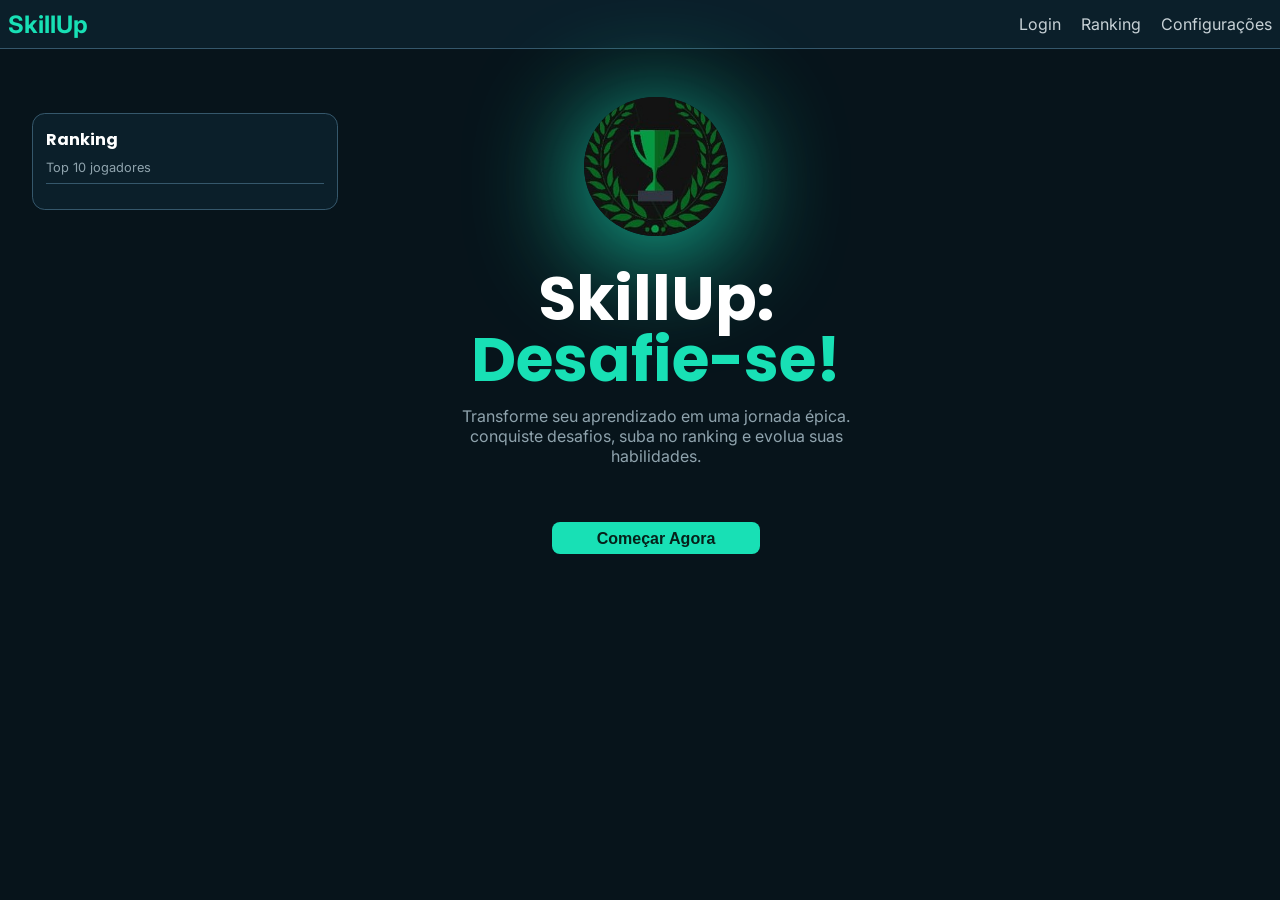
==== index.html @ 5b6dff44 "50%" ====
<!DOCTYPE html>
<html lang="pt-BR">
<head>
    <meta charset="UTF-8">
    <meta name="viewport" content="width=device-width, initial-scale=1.0">
    <title>SkillUp</title>
    <link rel="stylesheet" href="style.css">
</head>
<body>
    <nav>
        <a href="/" style="color: #18E0B5; font-size: 1.5rem;"><strong>SkillUp</strong></a>
        <div>
            <a href="/perfil.html" id="perfilLink" style="display: none;">Perfil</a>
            <a href="/login.html" id="loginLink">Login</a>
            <a href="/ranking.html">Ranking</a>
            <a href="/configuracoes.html">Configurações</a>
        </div>
    </nav>

    <main>
        <section class="rankingIndex">
            <div class="rankingIndexTabel">
                <div class="rankingIndexHeader">
                    <h4>Ranking</h4>
                    <p>Top 10 jogadores</p>
                </div>
                <div class="rankingIndexContent" id="rankingIndexContent"></div>
            </div>
        </section>

        <section class="mainContent">
            <img src="/assets/logo.jpeg" alt="logo">
            <h1>SkillUp:</h1>
            <h1 style="color:#18E0B5">Desafie-se!</h1>
            <p>Transforme seu aprendizado em uma jornada épica. conquiste desafios, suba no ranking e evolua suas habilidades.</p>
            <button onclick="selectTurma()" id="botaoComece"><strong>Começar Agora</strong></button>
            <button onclick="gerenciarTurmas()" id="gerenciaTurmasBotao" style="display: none;"><strong>Gerenciar Turmas</strong></button>
        </section>

        <section class="grayFog"></section>

        <section class="userTurmas">
            <div class="userTurmasHeader">
                <div>
                    <h3>Minhas turmas</h3>
                    <p>Participe de turmas e complete desafios exclusivos</p>
                </div>
                <h6 onclick="selectTurma()" style="margin: 0 0 auto auto; background-color: transparent; border: none; color: #C7D1D6; font-size: 1rem; cursor: pointer;">X</h6>
            </div>
            <div class="userTurmasContent" id="userTurmasContent">
                <div class="userTurmaContentItem">
                    <h4>Nome da turma</h4>
                    <p>professor da turma</p>
                </div>
            </div>
            <button class="entrarTurmaButton" onclick="entrarTurmaInterface()">Entrar em uma nova turma</button>
        </section>

        <section class="entrarTurmaInterface">
            <div class="entrarTurmaInterfaceHeader">
                <div>
                    <h3>Entrar em uma turma</h3>
                    <p>Entre em novas turmas para participar de desafios exclusivos</p>
                </div>
                <h6 onclick="entrarTurmaInterface()" style="margin: 0 0 auto auto; background-color: transparent; border: none; color: #C7D1D6; font-size: 1rem; cursor: pointer;">X</h6>
            </div>
            <div class="inputBox">
                <input placeholder="Pesquisar nome da turma" type="text" id="pesquisaTurmaInput">
            </div>
            <div class="entrarTurmaInterfaceContent" id="entrarTurmaInterfaceContent">
                <div class="entrarTurmaInterfaceContentItem">
                    <h4>Nome</h4>
                    <p>Prof</p>
                </div>
            </div>
        </section>

        <section class="professorTurmas">
            <section class="professorTurmasHeader">
                <div>
                    <h3>Minhas Turmas</h3>
                    <p>Gerencie suas turmas e crie desafios diarios</p>
                </div>
                <h6 onclick="gerenciarTurmas()" style="margin: 0 0 auto auto; background-color: transparent; border: none; color: #C7D1D6; font-size: 1rem; cursor: pointer;">X</h6>
            </section>

            <section class="professorTurmasContent" id="professorTurmasContent">
                <div class="professorTurmasContentItem">
                    <h4>Nome</h4>
                </div>
            </section>

            <button onclick="criarTurmaInterface()">Criar nova turma</button>
        </section>

        <section class="criarTurmaInterface">
            <div class="criarTurmaInterfaceHeader">
                <div>
                    <h3>Criar Nova Turma</h3>
                </div>
                <h6 onclick="criarTurmaInterface()" style="margin: 0 0 auto auto; background-color: transparent; border: none; color: #C7D1D6; font-size: 1rem; cursor: pointer;">X</h6>
            </div>

            <div class="criarTurmaInterfaceContent">
                <div class="inputBox">
                    <input type="text" placeholder="Nome da turma" id="criarTurmaNome">
                </div>
                <div class="inputBox">
                    <input type="password" placeholder="Senha da turma" id="criarTurmaSenha">
                </div>
                <div class="inputBox">
                    <input type="password" placeholder="Confirmar senha" id="confirmarTurmaSenha">
                </div>
                <div class="descCriarTurma">
                    <textarea id="criarTurmaDesc" style="resize: none;">Descrição da turma</textarea>
                </div>
                <p id="mensagemErro" style="display: none; font-size: 0.8rem; color: red;"></p>
                <button onclick="validarTurmaInfos()">Criar Turma</button>
            </div>
        </section>
    </main>

    <script src="script.js"></script>
    <script>
        window.onload = main()

        async function main() {
            organizarRanking("rankingIndexContent", "top10")
            listarTurmas("userTurmasContent", "minhasTurmas")
            listarTurmas("entrarTurmaInterfaceContent", "entrarTurma")
            listarTurmas("professorTurmasContent", "professorTurmas")

            const pesquisaTurmaInput = document.getElementById("pesquisaTurmaInput")
            pesquisaTurmaInput.addEventListener("input", () => {
                listarTurmas("entrarTurmaInterfaceContent", "query", pesquisaTurmaInput.value)
            })
        }

        function selectTurma() {
            const userTurmas = document.querySelector(".userTurmas")
            const fog = document.querySelector(".grayFog")

            if (userTurmas.style.display === "none") {
                userTurmas.style.display = "flex"
                fog.style.display = "block"
            } else {
                userTurmas.style.display = "none"
                fog.style.display = "none"
            }
        }

        function entrarTurmaInterface() {
            const entrarTurma = document.querySelector(".entrarTurmaInterface")
            const userTurmas = document.querySelector(".userTurmas")

            if (entrarTurma.style.display === "none") {
                entrarTurma.style.display = "flex"
                userTurmas.style.display = "none"
            } else {
                entrarTurma.style.display = "none"
                userTurmas.style.display = "flex"
            }
        }

        function gerenciarTurmas() {
            const professorTurmas = document.querySelector(".professorTurmas")
            const fog = document.querySelector(".grayFog")

            if(professorTurmas.style.display == "none") {
                professorTurmas.style.display = "flex"
                fog.style.display = "block"
            } else {
                professorTurmas.style.display = "none"
                fog.style.display = "none"
            }
        }

        function criarTurmaInterface(){
            const criarTurma = document.querySelector(".criarTurmaInterface")
            const professorTurmas = document.querySelector(".professorTurmas")

            if (criarTurma.style.display === "none") {
                criarTurma.style.display = "flex"
                professorTurmas.style.display = "none"
            } else {
                criarTurma.style.display = "none"
                professorTurmas.style.display = "flex"
            }
        }
    </script>
</body>
</html>
---- style.css ----
@import url('https://fonts.googleapis.com/css2?family=Inter:wght@400;500;600&family=Poppins:wght@600;700&display=swap');


/* Geral*/



* {
    padding: 0;
    margin: 0;
}

body {
    position: relative;
    background-color: #07141B;
    font-family: 'Inter', sans-serif;
    color: #8FA3AD;
}

h1, h2, h3, h4, h5, h6 {
  font-family: 'Poppins', sans-serif;
  color: #FFFFFF;
}


nav {
    position: sticky;
    display: flex;
    background-color: #0B1F2A;
    height: 3rem;
    justify-content: space-between;
    align-items: center;
    border-bottom: 0.12rem solid #35576b;
    flex-flow: row wrap;
    cursor: default;
}

nav a {
    text-decoration: none;
    margin: 0.5rem;
    color: #C7D1D6;
}

nav a:hover {
    color: #10CFA6;
    text-shadow: 0 0 0.2rem #3EF2C9;
}

.inputBox {
    margin: 1.5rem 0;
    height: 1.5rem;
}

.inputBox input {
    background-color: #0E2A36;
    border: solid 0.1rem #35576b;
    border-radius: 0.8rem;
    outline: none;
    color: #C7D1D6;
    height: 100%;
    padding: 0.3rem 0.5rem;
}

.inputBox input:hover {
    border: solid 0.1rem #10CFA6;
}

.inputBox input::placeholder {
    color: #C7D1D6;
}


.grayFog {
    background-color: #35576b;
    opacity: 0.5;
    display: none;
    width: 100%;
    height: 100%;
    position: fixed;
    top: 0;
}


/* Index */



main {
    display: flex;
    flex-flow: row wrap;
    margin-top: 2rem;
}


.mainContent {
    position: absolute;
    left: 20%;
    display: flex;
    flex-direction: column;
    align-items: center;
    padding: 1rem;
    width: 60%;
}

.mainContent h1{
    text-align: center;
    font-size: 3.85rem;
    height: 3.8rem;
}

.mainContent p {
    text-align: center;
    margin-top: 2rem;
    margin-bottom: 3.5rem;
    width: 25rem;
    font-size: 1rem;
}

.mainContent img {
    border-radius: 50%;
    height: 8.7rem;
    width: 9rem;
    box-shadow: 0rem 1rem 7rem #18E0B5;
    margin-bottom: 1rem;
}

.mainContent button {
    background-color: #18E0B5;
    border: none;
    color: #06211A;
    border-radius: 0.5rem;
    padding: 0.5rem 1rem;
    cursor: pointer;
    font-size: 1rem;
    width: 13rem;
    height: 2rem;
}

.mainContent button:hover {
    background-color: #10CFA6;
    box-shadow: 0 0 0.2rem #3EF2C9;
}


.rankingIndex {
    display: flex;
    flex-direction: column;
    padding: 2rem;
    align-items: center;
}

.rankingIndexTabel {
    border: solid 0.1rem #35576b;
    border-radius: 0.8rem;
    background-color: #0B1F2A;
    width: 19rem;
}

.rankingIndexHeader {
    border-bottom: solid 0.1rem #35576b;
    margin: 0.8rem;
}

.rankingIndexHeader p {
    font-size: 0.8rem;
    margin: 0.5rem 0;
}

.rankingIndexContent {
    margin: 0.8rem;
    width: 94%;
    max-height: 21.4rem;
    overflow-y: auto;
    scrollbar-gutter: stable;
}

.rankingIndexContent::-webkit-scrollbar {
    width: 0.3rem;
    padding-left: 0.5rem;
}

.rankingIndexContent::-webkit-scrollbar-track {
    background: #0B1F2A;
}

.rankingIndexContent::-webkit-scrollbar-thumb {
    background: #18E0B5;
    border-radius: 0.8rem;
}

.rankingIndexContent::-webkit-scrollbar-thumb:hover {
    background: #10CFA6;
    cursor: pointer;
}


.userTurmas {
    background-color: #0B1F2A;
    border: solid 0.1rem #35576b;
    border-radius: 0.8rem;
    position: absolute;
    left: 30%;
    display: none;
    flex-flow: column wrap;
    padding: 1rem;
    width: 40%;
    height: auto;
    box-shadow: 0 0 0.2rem #35576b;
    z-index: 20;
}

.userTurmasHeader {
    display: flex;
    flex-flow: row wrap;
    justify-content: space-between;
    align-items: center;
    margin: 0.4rem 0;
}

.userTurmasContent {
    margin: 0.4rem;
    width: 97%;
    max-height: 22rem;
    overflow-y: auto;
    scrollbar-gutter: stable;
}

.userTurmasContent::-webkit-scrollbar {
    width: 0.3rem;
    padding-left: 0.5rem;
}

.userTurmasContent::-webkit-scrollbar-track {
    background: #0B1F2A;
}

.userTurmasContent::-webkit-scrollbar-thumb {
    background: #18E0B5;
    border-radius: 0.8rem;
}

.userTurmasContent::-webkit-scrollbar-thumb:hover {
    background: #10CFA6;
    cursor: pointer;
}

.userTurmaContentItem {
    display: flex;
    flex-flow: column wrap;
    background-color: #0E2A36;
    border: solid 0.1rem #35576b;
    border-radius: 0.8rem;
    width: 95%;
    height: 2.5rem;
    padding: 0.5rem;
    margin: 0.4rem 0.2rem;
    cursor: pointer;
}

.userTurmaContentItem p {
    font-size: 0.8rem;
}

.userTurmaContentItem h4 {
    font-size: 1rem;
}

.userTurmaContentItem:hover {
    background-color: #12363C;
    border: solid 0.1rem #10CFA6;
    box-shadow: 0 0 0.2rem #3EF2C9;
}

.entrarTurmaButton {
    background-color: #18E0B5;
    align-self: center;
    border: none;
    color: #06211A;
    font-weight: bolder;
    border-radius: 0.8rem;
    padding: 0.3rem 0.8rem;
    cursor: pointer;
    font-size: 0.8rem;
    width: 80%;
    height: 2rem;
    margin: 0.5rem 0 0 0;
}

.entrarTurmaButton:hover {
    background-color: #10CFA6;
    box-shadow: 0 0 0.2rem #3EF2C9;
}


.entrarTurmaInterface {
    background-color: #0B1F2A;
    border: solid 0.1rem #35576b;
    border-radius: 0.8rem;
    position: absolute;
    left: 30%;
    display: none;
    flex-flow: column wrap;
    padding: 1rem;
    width: 40%;
    height: auto;
    box-shadow: 0 0 0.2rem #35576b;
    z-index: 20;
}

.entrarTurmaInterfaceHeader {
    display: flex;
    flex-flow: row wrap;
    justify-content: space-between;
    align-items: center;
    margin: 0.4rem 0 0 0;
}

.entrarTurmaInterface input{
    width: 96%;
    margin-top: 0;
}

.entrarTurmaInterfaceContent {
    margin: 0.4rem;
    width: 97%;
    max-height: 21rem;
    overflow-y: auto;
    scrollbar-gutter: stable;
}

.entrarTurmaInterfaceContent::-webkit-scrollbar {
    width: 0.3rem;
    padding-left: 0.5rem;
}

.entrarTurmaInterfaceContent::-webkit-scrollbar-track {
    background: #0B1F2A;
}

.entrarTurmaInterfaceContent::-webkit-scrollbar-thumb {
    background: #18E0B5;
    border-radius: 0.8rem;
}

.entrarTurmaInterfaceContent::-webkit-scrollbar-thumb:hover {
    background: #10CFA6;
    cursor: pointer;
}

.entrarTurmaInterfaceContentItem {
    display: flex;
    flex-flow: column wrap;
    background-color: #0E2A36;
    border: solid 0.1rem #35576b;
    border-radius: 0.8rem;
    width: 95%;
    height: 2.5rem;
    padding: 0.5rem;
    margin: 0.4rem 0.2rem;
    cursor: pointer;
}

.entrarTurmaInterfaceContentItem p {
    font-size: 0.8rem;
}

.entrarTurmaInterfaceContentItem h4 {
    font-size: 1rem;
}

.entrarTurmaInterfaceContentItem:hover {
    background-color: #12363C;
    border: solid 0.1rem #10CFA6;
    box-shadow: 0 0 0.2rem #3EF2C9;
}


.professorTurmas {
    background-color: #0B1F2A;
    border: solid 0.1rem #35576b;
    border-radius: 0.8rem;
    position: absolute;
    left: 30%;
    display: none;
    flex-flow: column wrap;
    padding: 1rem;
    width: 40%;
    height: 30rem;
    box-shadow: 0 0 0.2rem #35576b;
    z-index: 20;
}

.professorTurmas button {
    background-color: #18E0B5;
    align-self: center;
    border: none;
    color: #06211A;
    font-weight: bolder;
    border-radius: 0.8rem;
    padding: 0.3rem 0.8rem;
    cursor: pointer;
    font-size: 0.8rem;
    width: 80%;
    height: 2rem;
    margin: 0.5rem 0 0 0;
}

.professorTurmas button:hover {
    background-color: #10CFA6;
    box-shadow: 0 0 0.2rem #3EF2C9;
}

.professorTurmasHeader {
    display: flex;
    flex-flow: row wrap;
    justify-content: space-between;
    align-items: center;
    margin: 0.4rem 0;
}

.professorTurmasContent {
    margin: 0.4rem;
    width: 97%;
    max-height: 23rem;
    overflow-y: auto;
    scrollbar-gutter: stable;
}

.professorTurmasContent::-webkit-scrollbar {
    width: 0.3rem;
    padding-left: 0.5rem;
}

.professorTurmasContent::-webkit-scrollbar-track {
    background: #0B1F2A;
}

.professorTurmasContent::-webkit-scrollbar-thumb {
    background: #18E0B5;
    border-radius: 0.8rem;
}

.professorTurmasContent::-webkit-scrollbar-thumb:hover {
    background: #10CFA6;
    cursor: pointer;
}

.professorTurmasContentItem {
    background-color: #0E2A36;
    border: solid 0.1rem #35576b;
    border-radius: 0.8rem;
    align-content: center;
    width: 95%;
    height: 2.5rem;
    padding: 0.5rem;
    margin: 0.4rem 0.2rem;
    cursor: pointer;
}

.professorTurmasContentItem h4 {
    font-size: 1rem;
}

.professorTurmasContentItem:hover {
    background-color: #12363C;
    border: solid 0.1rem #10CFA6;
    box-shadow: 0 0 0.2rem #3EF2C9;
}


.criarTurmaInterface {
    background-color: #0B1F2A;
    border: solid 0.1rem #35576b;
    border-radius: 0.8rem;
    position: absolute;
    left: 30%;
    top: 23%;
    display: none;
    flex-flow: column wrap;
    padding: 1rem;
    width: 40%;
    height: auto;
    box-shadow: 0 0 0.2rem #35576b;
    z-index: 20;
}

.criarTurmaInterfaceHeader {
    display: flex;
    flex-flow: row wrap;
    justify-content: space-between;
    align-items: center;
    margin: 0.4rem 0 0 0;
}

.criarTurmaInterfaceContent {
    text-align: center;
}

.criarTurmaInterfaceContent input {
    width: 90%;
    margin: 1rem 0;
}

.criarTurmaInterfaceContent textarea {
    width: 90%;
    height: 3.5rem;
    background-color: #0E2A36;
    border: solid 0.1rem #35576b;
    border-radius: 0.8rem;
    outline: none;
    color: #C7D1D6;
    font-family: 'Inter', sans-serif;
    margin: 1rem 0;
    padding: 0.2rem 0.5rem;
}

.criarTurmaInterfaceContent textarea:hover {
    border: solid 0.1rem #10CFA6;
}

.criarTurmaInterfaceContent button {
    background-color: #18E0B5;
    border: none;
    color: #06211A;
    font-weight: bolder;
    border-radius: 0.8rem;
    padding: 0.3rem 0.8rem;
    cursor: pointer;
    font-size: 0.8rem;
    width: 70%;
    height: 2rem;
    margin: 0.5rem 0 ;
}

.criarTurmaInterfaceContent button:hover {
    background-color: #10CFA6;
    box-shadow: 0 0 0.2rem #3EF2C9;
}



/* login e signin */



.loginMain {
    display: flex;
    flex-flow: column wrap;
    align-items: center;
    justify-content: center;
    margin-top: 4rem;
}

.loginPanel {
    background-color: #0B1F2A;
    border: solid 0.1rem #35576b;
    border-radius: 0.8rem;
    text-align: center;
    margin: 0;
    padding: 1rem;
}

.loginHeader {
    margin: 0.8rem;
    padding-bottom: 1.8rem;
    border-bottom: solid 0.1rem #35576b;
}

.loginHeader h2 {
    height: 2.8rem;
    font-size: 2.5rem;
}

.loginPanelContent {
    margin: 0.5rem 0;
    justify-items: center;
}

.loginPanel button {
    background-color: #18E0B5;
    font-size: 1rem;
    font-weight: bold;
    border: none;
    color: #06211A;
    border-radius: 0.5rem;
    cursor: pointer;
    padding: 0.5rem 1rem;
    margin: 1rem 0 1.5rem 0;
    width: 9rem;
    height: 1.8rem;
}

.loginPanel button:hover {
    background-color: #10CFA6;
    box-shadow: 0 0 0.2rem #3EF2C9;
}

.changePath a {
    font-family: 'Poppins', sans-serif;
    color: #18E0B5;
    text-decoration: none;
    font-size: 2rem;
}

.changePath a:hover {
    color: #10CFA6;
    text-shadow: 0 0 0.2rem #3EF2C9;
    font-size: 2.5rem;
}



/* Perfil */



.perfilMain {
    display: flex;
    flex-flow: column wrap;
    align-items: center;
    margin: 0.5rem;
}


.status{
    display: flex;
    flex-flow: row wrap;
    justify-content: space-between;
    align-items: stretch;
    padding: 1rem ;
    margin: 0.8rem;
    width: 66%;
    background-color: #0B1F2A;
    border: solid 0.1rem #35576b;
    border-radius: 0.8rem;
}

.status div {
    text-align: center;
    background-color: #0E2A36;
    border: solid 0.1rem #35576b;
    border-radius: 0.8rem;
    padding: 1.5rem 0;
    width: 15%;
    height: 4.4rem;
}

.status div p {
    font-size: 0.8rem;
}


.infos {
    display: flex;
    flex-flow: column nowrap;
    background-color: #0B1F2A;
    border: solid 0.1rem #35576b;
    border-radius: 0.8rem;
    padding: 1rem;
    margin: 0.8rem;
    width: 66%;
    height: auto;
}

.profileInfos {
    display: flex;
    flex-flow: row wrap;
    width: 100%;
}

.infosButton {
    margin-left: auto;
    margin-top: 1rem;
}

.infosButton button {
    background-color: #07141B;
    border: solid 0.1rem #8FA3AD;
    border-radius: 0.3rem;
    color: #8FA3AD;
    width: 5rem;
    padding: 0.3rem;
    cursor: pointer;
}

.infosButton button:hover {
    box-shadow: 0 0 0.2rem #8FA3AD; 
}

.info {
    width: 75%;
}

.info h2 {
    padding: 1rem 0 0 1rem;
}

.info p {
    height: 3.5rem;
    word-wrap: break-word;
    overflow-wrap: break-word;
    padding: 0.3rem 0 0.3rem 1rem;
}

.xp {
    display: flex;
    flex-flow: column wrap;
    background-color: #0E2A36;
    border: none;
    border-radius: 0.8rem;
    align-self: center;
    padding: 1rem;
    margin: 0.5rem 0 0 0;
    width: 95%;
    height: auto;
}

.xpHeader {
    display: flex;
    flex-flow: row wrap;
    justify-content: space-between;
    align-items: center;
}

.xpHeader p {
    font-size: 0.8rem;
}

.barraXp {
    background-color: #12363C;
    height: 0.7rem;
    width: 100%;
    margin-top: 0.8rem;
    border-radius: 1rem;
}

.xpAtual {
    background-color: #18E0B5;
    width: 0%;
    height: 0.7rem;
    border-radius: 1rem;
}

#nivel {
    display: inline-block;
    background-color: #12363C;
    color: #18E0B5;
    border-radius: 0.9rem;
    padding: 0.3rem 0.7rem;
    margin-left: 0.5rem;
    vertical-align: 60%;
    font-size: 0.5rem;
}


.conquistas {
    display: flex;
    flex-flow: column wrap;
    background-color: #0B1F2A;
    border: solid 0.1rem #35576b;
    border-radius: 0.8rem;
    padding: 1rem;
    margin: 0.8rem;
    width: 66%;
}

.conquistasContent {
    display: flex;
    flex-flow: row nowrap;
    justify-content: space-between;
    gap: 1.7%;
    margin-top: 1rem;
    width: 100%;
    overflow-x: auto;
    padding-bottom: 0.8rem;
    scrollbar-gutter: stable;
}

.conquistaFalse {
    text-align: center;
    background-color: #0E2A36;
    border: solid 0.1rem #35576b;
    border-radius: 0.8rem;
    padding: 1.5rem 0;
    min-width: 15%;
    height: 4.4rem;
}

.conquistaTrue {
    text-align: center;
    background-color: #12363C;
    border: solid 0.1rem #10CFA6;
    color: #C7D1D6;
    border-radius: 0.8rem;
    padding: 1.5rem 0;
    min-width: 15%;
    height: 4.4rem;
}

.conquistasContent::-webkit-scrollbar {
    height: 0.4rem;
    padding: 0.8rem;
}

.conquistasContent::-webkit-scrollbar-track {
    background: #0B1F2A;
}

.conquistasContent::-webkit-scrollbar-thumb {
    background: #18E0B5;
    border-radius: 0.8rem;
}

.conquistasContent::-webkit-scrollbar-thumb:hover {
    background: #10CFA6;
    cursor: pointer;
}

.edicaoPerfil {
    display: none;
    background-color: transparent;
    border: none;
    outline: none;
    width: 100%;
    color: #FFFFFF;
}

.edicaoPerfil:hover {
    border-bottom: solid 0.1rem #10CFA6;
}

#editarNome {
    font-size: 1.5rem;
    font-family: 'Poppins', sans-serif;
    font-weight: bold;
    padding: 1rem 0 0 1rem;
}

#editarDesc {
    font-size: 1rem;
    height: 3.5rem;
    color: #8FA3AD;
    font-family: 'Inter', sans-serif;
    padding: 0.3rem 0 0.3rem 1rem;
}



/* Ranking */



.rankingMain {
    display: flex;
    flex-flow: column wrap;
    align-items: center;
    margin: 0.5rem;
}


.rankingHeader {
    text-align: center;
    width: 67%;
    padding: 1rem;
}

.rankingTitle {
    padding: 0.4rem;
    margin: 0.4rem;
}

.rankingInfos {
    display: flex;
    flex-flow: row wrap;
    justify-content: space-between;
    padding: 0.4rem;
    margin: 0.4rem;
}

.rankingInfo {
    background-color: #0B1F2A;
    border: solid 0.1rem #35576b;
    border-radius: 0.8rem;
    padding: 1rem 0;
    min-width: 32.3%;
    min-height: 3rem;
}


.barraPesquisaRanking {
    background-color: #0B1F2A;
    border: solid 0.1rem #35576b;
    border-radius: 0.8rem;
    width: 63%;
    height: auto;
    padding: 0.5rem 1rem;
}

.barraPesquisaRanking input {
    width: 97%;
}


.top3 {
    display: flex;
    flex-flow: row wrap;
    justify-content: space-around;
    width: 66%;
    height: 13rem;
    padding: 1rem;
}

.top3 div {
    display: flex;
    flex-flow: column wrap;
    justify-content: flex-end;
    width: 30%;
    text-align: center;
}

.top3 p {
    color: #18E0B5;
}

.top3 div p, .top3 div h3{
    animation: podioAnimacao 2s ease-in-out infinite;
}

.lugar1 div{
    background-color: #2A2410;
    width: 100%;
    height: 70%;
    margin-top: 0.5rem;
    border-radius: 0.8rem 0.8rem 0 0;
}

.lugar2 div{
    background-color: #1E2428;
    width: 100%;
    height: 55%;
    margin-top: 0.5rem;
    border-radius: 0.8rem 0.8rem 0 0;
}

.lugar3 div{
    background-color: #2A1F17;
    width: 100%;
    height: 40%;
    margin-top: 0.5rem;
    border-radius: 0.8rem 0.8rem 0 0;
}


.rankingGeral {
    background-color: #0B1F2A;
    border: solid 0.1rem #35576b;
    border-radius: 0.8rem;
    padding: 1rem;
    width: 63%;
}

.rankingGeralPos {
    width: 100%;
    margin: 1rem 0;
    max-height: 40.4rem;
    overflow-y: auto;
    scrollbar-gutter: stable;
}


.rankingGeralPos::-webkit-scrollbar {
    width: 0.4rem;
    padding-left: 0.8rem;
}

.rankingGeralPos::-webkit-scrollbar-track {
    background: #0B1F2A;
}

.rankingGeralPos::-webkit-scrollbar-thumb {
    background: #18E0B5;
    border-radius: 0.8rem;
}

.rankingGeralPos::-webkit-scrollbar-thumb:hover {
    background: #10CFA6;
    cursor: pointer;
}

.rankingGeralContent {
    display: flex;
    flex-flow: row wrap;
    background-color: #0E2A36;
    border: solid 0.1rem #35576b;
    border-radius: 0.8rem;
    margin: 0.8rem 0;
    min-height: 1rem;
    max-width: 98%;
}

.rankingGeralContent p {
    padding: 0.8rem;
    color: #18E0B5;
    margin-left: auto;
}

.rankingGeralContent h4 {
    padding: 0.8rem;
}



/* Configurações */



.configMain {
    display: flex;
    flex-flow: column wrap;
    align-items: center;
    margin: 0;
}

.configHeader {
    width: 66%;
    padding: 0.8rem;
}

.configNav {
    display: flex;
    flex-flow: row wrap;
    justify-content: space-around;
    background-color: #0B1F2A;
    border: solid 0.1rem #35576b;
    border-radius: 0.8rem;
    padding: 0.2rem 0.8rem;
    margin: 0.8rem 0 0.3rem 0;
    width: 100%;
}

.configNav div{
    padding: 0.3rem;
    width: 15%;
    border-radius: 0.8rem;
    text-align: center;
}

.configNav h4 {
    cursor: default;
}

.configNav div:hover {
    background-color: #07141B;
}


.configContaOn {
    display: none;
    flex-flow: column wrap;
    width: 66%;
}

.infosPessoais {
    background-color: #0B1F2A;
    border: solid 0.1rem #35576b;
    border-radius: 0.8rem;
    padding: 0.8rem;
    margin: 0.8rem 0;
    width: 100%;
}

.infosPessoaisContent div, .infosPessoaisContent form {
    height: 4rem;
    margin: 0.5rem 0;
}

.infosPessoaisContent div input, .infosPessoaisContent form input {
    height: 40%;
    width: 98%;
}



.seguranca {
    background-color: #0B1F2A;
    border: solid 0.1rem #35576b;
    border-radius: 0.8rem;
    padding: 0.8rem;
    margin: 0.8rem 0;
    width: 100%;
}

.segurancaContent div {
    height: 4rem;
    margin: 0.5rem 0;
}

.segurancaContent div input {
    height: 40%;
    width: 98%;
}

.novaSenhaContent {
    display: flex;
    flex-flow: row wrap;
    margin: 0.5rem 0;
    width: 99%;
}

.novaSenhaContent div {
    width: 48.5%;
    margin: 0;
}

.seguranca button {
    background-color: #18E0B5;
    border: none;
    color: #06211A;
    font-weight: bold;
    border-radius: 0.5rem;
    cursor: pointer;
    padding: 0.5rem;
    margin: 0.5rem 0;
    width: 17%;
    height: 2rem;
}

.seguranca button:hover {
    background-color: #10CFA6;
    box-shadow: 0 0 0.2rem #3EF2C9;
}

.zonaPerigo {
    background-color: #0B1F2A;
    border: solid 0.1rem #FF4D4D;
    border-radius: 0.8rem;
    padding: 0.8rem;
    margin: 0.8rem 0;
    width: 100%;
}

.zonaPerigoContent {
    margin: 0.5rem 0;
}

.zonaPerigoContent button {
    background-color: #07141B;
    border: solid 0.1rem #8FA3AD;
    color: #8FA3AD;
    border-radius: 0.3rem;
    cursor: pointer;
    padding: 0.3rem;
    margin: 0.5rem 1.5rem 0 0;
}

.zonaPerigoContent button:hover {
    box-shadow: 0 0 0.2rem #8FA3AD;
}

#excluirContaButton {
    color: #FF4D4D;
    border-color: #FF4D4D;
}

#excluirContaButton:hover {
    box-shadow: 0 0 0.2rem #FF4D4D;
}


.configContaOff {
    display: none;
    flex-flow: column wrap;
    width: 66%;
}

.configLogin {
    background-color: #0B1F2A;
    text-align: center;
    border: solid 0.1rem #35576b;
    border-radius: 0.8rem;
    padding: 0.8rem;
    margin: 0.8rem 0;
    width: 100%;
}

.configLogin button{
    background-color: #18E0B5;
    border: none;
    color: #06211A;
    font-weight: bold;
    font-size: 1rem;
    border-radius: 0.5rem;
    cursor: pointer;
    padding: 0.5rem;
    margin: 0.7rem 0;
    width: 17%;
    height: 2rem;
}

.configLogin button:hover {
    background-color: #10CFA6;
    box-shadow: 0 0 0.2rem #3EF2C9;
}


.confirmarSairConta {
    background-color: #0B1F2A;
    border: solid 0.1rem #35576b;
    border-radius: 0.8rem;
    position: absolute;
    display: none;
    top: 50%;
    left: 30%;
    flex-flow: column wrap;
    padding: 1rem;
    width: 40%;
    height: auto;
    box-shadow: 0 0 0.2rem #35576b;
}

.confirmarSairConta h3 {
    margin: 0 0 0.8rem 0;
}

.confirmarSairConta button {
    background-color: #07141B;
    align-self: center;
    border: solid 0.1rem #8FA3AD;
    color: #8FA3AD;
    font-weight: bold;
    border-radius: 0.5rem;
    cursor: pointer;
    padding: 0.5rem;
    width: 50%;
    height: 2rem;
    margin: 0.5rem 0;
}

.confirmarSairConta button:hover {
    box-shadow: 0 0 0.2rem #8FA3AD;
}


.confirmarExcluirConta {
    background-color: #0B1F2A;
    border: solid 0.1rem #35576b;
    border-radius: 0.8rem;
    position: absolute;
    display: none;
    top: 50%;
    left: 30%;
    flex-flow: column wrap;
    padding: 1rem;
    width: 40%;
    height: auto;
    box-shadow: 0 0 0.2rem #35576b;
}

.confirmarExcluirConta div {
    align-self: center;
    text-align: center;
    margin: 0.8rem 0;
}

.confirmarExcluirConta div h4 {
    color: #FF4D4D;
}

.confirmarExcluirConta div input {
    text-align: center;
    color: #FF4D4D;
    font-size: 1rem;
    font-weight: bold;
    border: solid 0.1rem #FF4D4D;
    padding: 0.3rem;
    width: 100%;
}

.confirmarExcluirConta div input:hover {
    border-color: #FF4D4D;
    box-shadow: 0 0 0.2rem #FF4D4D;
}

.confirmarExcluirConta div button {
    background-color: #FF4D4D;
    border: none;
    color: #06211A;
    font-weight: bold;
    border-radius: 0.5rem;
    cursor: pointer;
    padding: 0.5rem;
    margin: 0.8rem 0 0.5rem 0;
    width: 50%;
    height: 2rem;
}

.confirmarExcluirConta div button:hover {
    background-color: #FF1A1A;
    box-shadow: 0 0 0.2rem #FF4D4D;
}

.confirmarExcluirConta button {
    background-color: #07141B;
    align-self: center;
    border: solid 0.1rem #8FA3AD;
    color: #8FA3AD;
    font-weight: bold;
    border-radius: 0.5rem;
    cursor: pointer;
    padding: 0.5rem;
    width: 25%;
    height: 2rem;
}

.confirmarExcluirConta button:hover {
    box-shadow: 0 0 0.2rem #8FA3AD;
}



/* Turma */



.turmaMain {
    display: flex;
    flex-flow: row wrap;
    justify-content: center;
    gap: 5rem;
    padding: 1rem;
    margin: 1rem;
}

.leftSide {
    display: flex;
    flex-flow: column wrap;
    width: 35%;
}

.rightSide {
    display: flex;
    flex-flow: column wrap;
    width: 35%;
}


.turmaInfos {
    background-color: #0B1F2A;
    border: solid 0.1rem #35576b;
    border-radius: 0.8rem;
    padding: 0.8rem;
    margin: 0.8rem 0;
    width: 100%;
    height: auto;
}

.turmaInfos h2, .turmaInfos h5 {
    padding: 0.2rem 0;
}

.turmaInfos p {
    height: 3.5rem;
    word-wrap: break-word;
    overflow-wrap: break-word;
    padding: 0.3rem 0.2rem;
}

.turmaConfig {
    background-color: #0B1F2A;
    border: solid 0.1rem #35576b;
    border-radius: 0.8rem;
    padding: 0.8rem;
    margin: 0.8rem 0;
    width: 100%;
    height: auto;
}

.turmaConfigAlunoOn, .turmaConfigAlunoOff{
    display: none;
    flex-flow: column wrap;
}

.turmaConfigAlunoOn button {
    background-color: #07141B;
    border: solid 0.1rem #8FA3AD;
    border-radius: 0.3rem;
    align-self: center;
    color: #8FA3AD;
    font-weight: bolder;
    cursor: pointer;
    padding: 0.3rem;
    margin: 1rem 0 0.3rem 0;
    width: 30%;
}

.turmaConfigAlunoOn button:hover {
    box-shadow: 0 0 0.2rem #8FA3AD;
}

.turmaConfigAlunoOff button {
    background-color: #18E0B5;
    border: none;
    border-radius: 0.3rem;
    align-self: center;
    color: #06211A;
    font-weight: bolder;
    cursor: pointer;
    padding: 0.3rem;
    margin: 1rem 0 0.3rem 0;
    width: 30%;
}

.turmaConfigAlunoOff button:hover {
    background-color: #10CFA6;
    box-shadow: 0 0 0.2rem #3EF2C9;
}

.turmaDesafio {
    background-color: #0B1F2A;
    border: solid 0.1rem #35576b;
    border-radius: 0.8rem;
    padding: 0.8rem;
    margin: 0.8rem 0;
    width: 100%;
    height: auto;
}

.turmaDesafiosProf, .turmaDesafiosAluno{
    display: none;
    flex-flow: column wrap;
}

.turmaDesafiosProf button, .turmaDesafiosAluno button {
    background-color: #18E0B5;
    border: none;
    border-radius: 0.3rem;
    align-self: center;
    color: #06211A;
    font-weight: bolder;
    cursor: pointer;
    padding: 0.3rem;
    margin: 1rem auto 0.3rem auto;
    width: 30%;
}

.turmaDesafiosProf button:hover, .turmaDesafiosAluno button:hover {
    background-color: #10CFA6;
    box-shadow: 0 0 0.2rem #3EF2C9;
}


.turmaAlunos {
    background-color: #0B1F2A;
    border: solid 0.1rem #35576b;
    border-radius: 0.8rem;
    padding: 0.5rem;
    margin: 0.8rem 0;
    width: 100%;
    height: auto;
}

.turmaAlunosHeader {
    padding: 0.4rem 0.2rem;
    border-bottom: solid 0.1rem #35576b;
}

.turmaAlunosContent {
    padding: 0.4rem 0;
}

.turmaAlunosContentItem {
    display: flex;
    flex-flow: row wrap;
    justify-content: space-between;
    align-items: center;
    background-color: #0E2A36;
    border: solid 0.1rem #35576b;
    border-radius: 0.8rem;
    margin: 0.8rem 0;
    padding: 0.6rem;
    width: 95%;
    height: auto;
}

.turmaAlunosContentItem p {
    color: #18E0B5;
}

.turmaAlunosContentItem h3 {
    cursor: pointer;
}

#turmaSenha {
    display: none;
}

#turmaSenha input {
    width: 95%;
}


.confirmarSairTurma {
    background-color: #0B1F2A;
    border: solid 0.1rem #35576b;
    border-radius: 0.8rem;
    position: absolute;
    display: none;
    top: 50%;
    left: 30%;
    flex-flow: column wrap;
    padding: 1rem;
    width: 40%;
    height: auto;
    box-shadow: 0 0 0.2rem #35576b;
    z-index: 20;
}

.confirmarSairTurma h3 {
    margin: 0 0 0.8rem 0;
}

.confirmarSairTurma button {
    background-color: #07141B;
    align-self: center;
    border: solid 0.1rem #8FA3AD;
    color: #8FA3AD;
    font-weight: bold;
    border-radius: 0.5rem;
    cursor: pointer;
    padding: 0.5rem;
    width: 50%;
    height: 2rem;
    margin: 0.5rem 0;
}

.confirmarSairTurma button:hover {
    box-shadow: 0 0 0.2rem #8FA3AD;
}


.criarDesafioInterface {
    background-color: #0B1F2A;
    border: solid 0.1rem #35576b;
    border-radius: 0.8rem;
    position: absolute;
    display: none;
    flex-flow: column wrap;
    left: 30%;
    padding: 1rem;
    width: 40%;
    height: auto;
    box-shadow: 0 0 0.2rem #35576b;
    z-index: 20;
}

.criarDesafioInterface input {
    margin: 0;
    padding: 0.2rem 0.5rem;
    width: 95%;
}

.criarDesafioInterface .inputBox {
    margin: 1rem;
}

.criarDesafioInterface button {
    background-color: #18E0B5;
    border: none;
    border-radius: 0.3rem;
    align-self: center;
    color: #06211A;
    font-weight: bolder;
    cursor: pointer;
    padding: 0.3rem;
    margin: 1rem 0 0.3rem 0;
    width: 30%;
}

.criarDesafioInterface button:hover {
    background-color: #10CFA6;
    box-shadow: 0 0 0.2rem #3EF2C9;
}



/* Play */



.playMain {
    display: flex;
    padding: 1rem;
    margin: 1rem;
}

.desafioInterface {
    background-color: #0B1F2A;
    border: solid 0.1rem #35576b;
    border-radius: 0.8rem;
    position: absolute;
    left: 25%;
    width: 50%;
    height: auto;
    padding: 0.8rem;
}

.desafioInterfaceHeader {
    padding: 0.4rem 0.2rem;
    border-bottom: solid 0.1rem #35576b;
}

.desafioInterface h3 {
    color: #18E0B5;
    cursor: pointer;
    display: none;
}

.desafioInterfaceContent {
    display: flex;
    flex-flow: column wrap;
    padding: 0.4rem 0.2rem;
}

.desafioInterfaceContentItem {
    display: flex;
    flex-flow: row wrap;
    align-items: center;
    background-color: #0E2A36;
    border: solid 0.1rem #35576b;
    border-radius: 0.8rem;
    margin: 0.8rem 0;
    padding: 0.6rem;
    width: 95%;
    height: auto;
}

.desafioInterfaceContentItem:hover {
    cursor: pointer;
}

.desafioInterfaceContentItem h4 {
    padding-left: 0.5rem;
}

.itemHeader {
    padding-right: 0.5rem;
    padding-left: 0;
    border-right: solid 0.15rem #35576b;
}

.resultsTable {
    background-color: #0B1F2A;
    border: solid 0.1rem #35576b;
    border-radius: 0.8rem;
    position: absolute;
    display: none;
    left: 25%;
    width: 50%;
    height: auto;
    padding: 0.8rem;
}

.resultsTableContent {
    padding: 0.4rem 0.2rem;
    height: 25rem;
    overflow: auto;
    scrollbar-gutter: stable;
}

.resultsTableContent::-webkit-scrollbar {
    width: 0.3rem;
    padding-left: 0.5rem;
}

.resultsTableContent::-webkit-scrollbar-track {
    background: #0B1F2A;
}

.resultsTableContent::-webkit-scrollbar-thumb {
    background: #18E0B5;
    border-radius: 0.8rem;
}

.resultsTableContent::-webkit-scrollbar-thumb:hover {
    background: #10CFA6;
    cursor: pointer;
}

.resultsTableContentItem {
    display: flex;
    flex-flow: column wrap;
    gap: 0.6rem;
    align-items: center;
    background-color: #0E2A36;
    border: solid 0.1rem #35576b;
    border-radius: 0.8rem;
    margin: 0.8rem 0;
    padding: 0.6rem;
    width: 95%;
    height: auto;
}

.resultsTable h3 {
    color: #18E0B5;
    cursor: pointer;
}



/* Animações */



@keyframes podioAnimacao {
  0% {
    transform: translateY(0);
  }
  50% {
    transform: translateY(0.4rem);
  }
  100% {
    transform: translateY(0);
  }
}
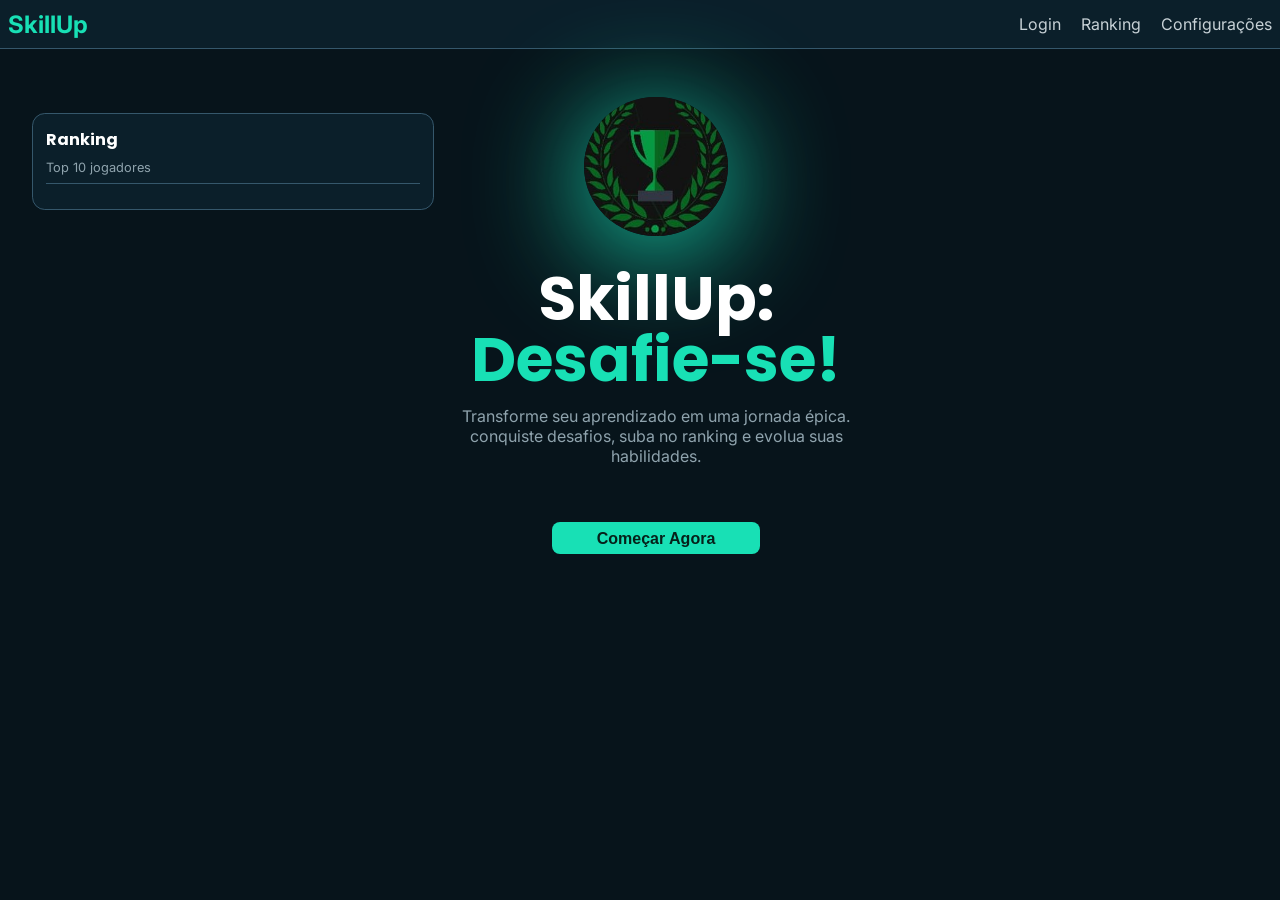
==== commit 4c624dd0: "correção bugs" ====
--- a/index.html
+++ b/index.html
@@ -47,12 +47,7 @@
                 </div>
                 <h6 onclick="selectTurma()" style="margin: 0 0 auto auto; background-color: transparent; border: none; color: #C7D1D6; font-size: 1rem; cursor: pointer;">X</h6>
             </div>
-            <div class="userTurmasContent" id="userTurmasContent">
-                <div class="userTurmaContentItem">
-                    <h4>Nome da turma</h4>
-                    <p>professor da turma</p>
-                </div>
-            </div>
+            <div class="userTurmasContent" id="userTurmasContent"></div>
             <button class="entrarTurmaButton" onclick="entrarTurmaInterface()">Entrar em uma nova turma</button>
         </section>
 
@@ -67,12 +62,7 @@
             <div class="inputBox">
                 <input placeholder="Pesquisar nome da turma" type="text" id="pesquisaTurmaInput">
             </div>
-            <div class="entrarTurmaInterfaceContent" id="entrarTurmaInterfaceContent">
-                <div class="entrarTurmaInterfaceContentItem">
-                    <h4>Nome</h4>
-                    <p>Prof</p>
-                </div>
-            </div>
+            <div class="entrarTurmaInterfaceContent" id="entrarTurmaInterfaceContent"></div>
         </section>
 
         <section class="professorTurmas">
@@ -84,11 +74,7 @@
                 <h6 onclick="gerenciarTurmas()" style="margin: 0 0 auto auto; background-color: transparent; border: none; color: #C7D1D6; font-size: 1rem; cursor: pointer;">X</h6>
             </section>
 
-            <section class="professorTurmasContent" id="professorTurmasContent">
-                <div class="professorTurmasContentItem">
-                    <h4>Nome</h4>
-                </div>
-            </section>
+            <section class="professorTurmasContent" id="professorTurmasContent"></section>
 
             <button onclick="criarTurmaInterface()">Criar nova turma</button>
         </section>
@@ -125,6 +111,7 @@
         window.onload = main()
 
         async function main() {
+            atualizarRanking()
             organizarRanking("rankingIndexContent", "top10")
             listarTurmas("userTurmasContent", "minhasTurmas")
             listarTurmas("entrarTurmaInterfaceContent", "entrarTurma")
--- a/style.css
+++ b/style.css
@@ -94,12 +94,12 @@
 
 .mainContent {
     position: absolute;
-    left: 20%;
+    left: 35%;
     display: flex;
     flex-direction: column;
     align-items: center;
     padding: 1rem;
-    width: 60%;
+    width: 30%;
 }
 
 .mainContent h1{
@@ -153,7 +153,7 @@
     border: solid 0.1rem #35576b;
     border-radius: 0.8rem;
     background-color: #0B1F2A;
-    width: 19rem;
+    width: 25rem;
 }
 
 .rankingIndexHeader {
@@ -175,7 +175,7 @@
 }
 
 .rankingIndexContent::-webkit-scrollbar {
-    width: 0.3rem;
+    width: 0.4rem;
     padding-left: 0.5rem;
 }
 
@@ -970,7 +970,7 @@
 
 .rankingGeralPos::-webkit-scrollbar {
     width: 0.4rem;
-    padding-left: 0.8rem;
+    padding-left: 0.5rem;
 }
 
 .rankingGeralPos::-webkit-scrollbar-track {
@@ -995,7 +995,7 @@
     border-radius: 0.8rem;
     margin: 0.8rem 0;
     min-height: 1rem;
-    max-width: 98%;
+    width: 98%;
 }
 
 .rankingGeralContent p {
@@ -1456,7 +1456,6 @@
     padding: 0.5rem;
     margin: 0.8rem 0;
     width: 100%;
-    height: auto;
 }
 
 .turmaAlunosHeader {
@@ -1466,6 +1465,29 @@
 
 .turmaAlunosContent {
     padding: 0.4rem 0;
+    height: 23.5rem;
+    overflow-y: auto;
+    scrollbar-gutter: stable;
+}
+
+
+.turmaAlunosContent::-webkit-scrollbar {
+    width: 0.4rem;
+    padding-left: 0.8rem;
+}
+
+.turmaAlunosContent::-webkit-scrollbar-track {
+    background: #0B1F2A;
+}
+
+.turmaAlunosContent::-webkit-scrollbar-thumb {
+    background: #18E0B5;
+    border-radius: 0.8rem;
+}
+
+.turmaAlunosContent::-webkit-scrollbar-thumb:hover {
+    background: #10CFA6;
+    cursor: pointer;
 }
 
 .turmaAlunosContentItem {
@@ -1478,7 +1500,7 @@
     border-radius: 0.8rem;
     margin: 0.8rem 0;
     padding: 0.6rem;
-    width: 95%;
+    width: 94%;
     height: auto;
 }
 
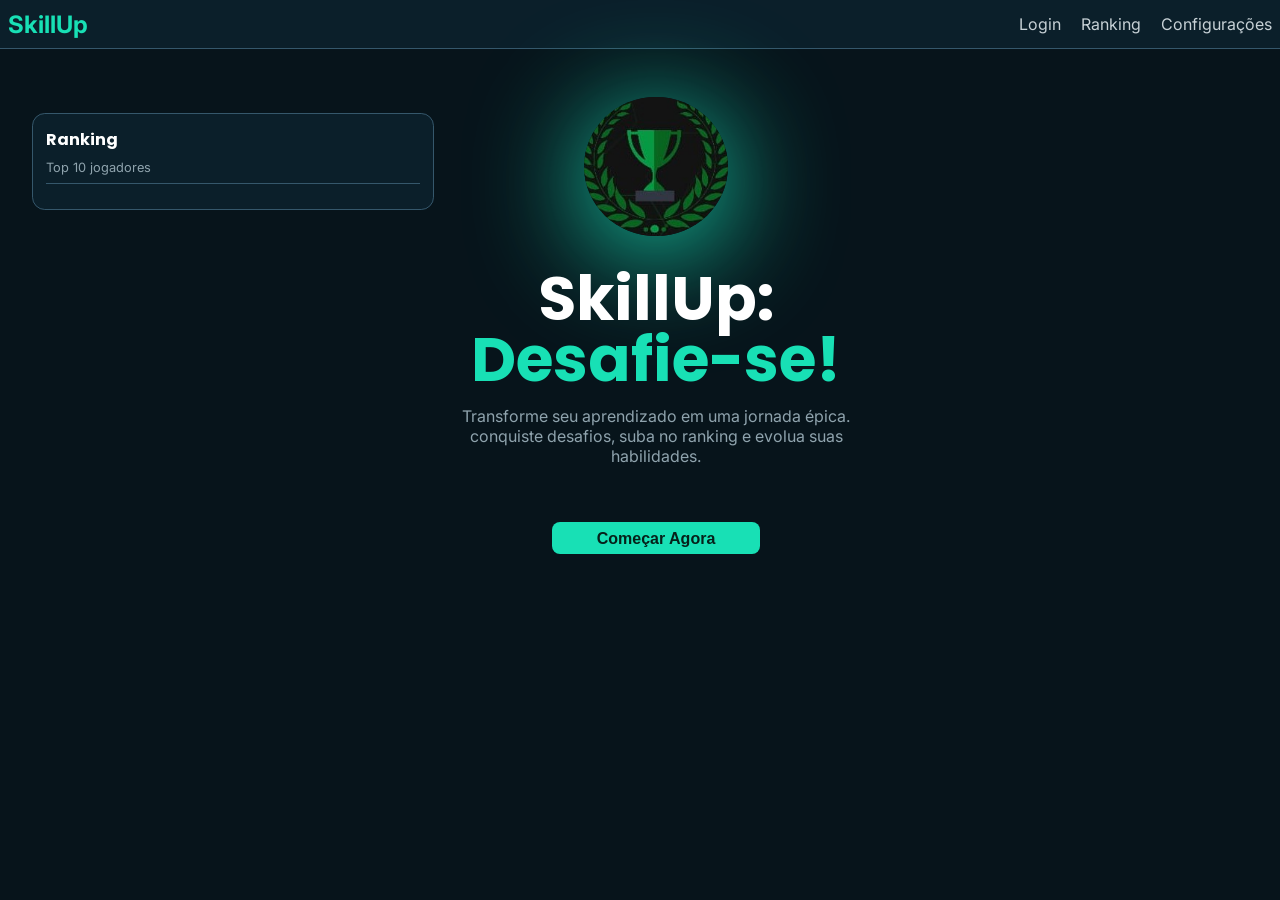
==== commit 6d30573e: "att conexão com api e favicon" ====
--- a/index.html
+++ b/index.html
@@ -4,16 +4,17 @@
     <meta charset="UTF-8">
     <meta name="viewport" content="width=device-width, initial-scale=1.0">
     <title>SkillUp</title>
+    <link rel="icon" type="image/png" href="./assets/favicon.png">
     <link rel="stylesheet" href="style.css">
 </head>
 <body>
     <nav>
         <a href="/" style="color: #18E0B5; font-size: 1.5rem;"><strong>SkillUp</strong></a>
         <div>
-            <a href="/perfil.html" id="perfilLink" style="display: none;">Perfil</a>
-            <a href="/login.html" id="loginLink">Login</a>
-            <a href="/ranking.html">Ranking</a>
-            <a href="/configuracoes.html">Configurações</a>
+            <a href="./perfil.html" id="perfilLink" style="display: none;">Perfil</a>
+            <a href="./login.html" id="loginLink">Login</a>
+            <a href="./ranking.html">Ranking</a>
+            <a href="./configuracoes.html">Configurações</a>
         </div>
     </nav>
 
@@ -29,7 +30,7 @@
         </section>
 
         <section class="mainContent">
-            <img src="/assets/logo.jpeg" alt="logo">
+            <img src="./assets/logo.jpeg" alt="logo">
             <h1>SkillUp:</h1>
             <h1 style="color:#18E0B5">Desafie-se!</h1>
             <p>Transforme seu aprendizado em uma jornada épica. conquiste desafios, suba no ranking e evolua suas habilidades.</p>
--- a/style.css
+++ b/style.css
@@ -1527,7 +1527,7 @@
     border-radius: 0.8rem;
     position: absolute;
     display: none;
-    top: 50%;
+    top: 30%;
     left: 30%;
     flex-flow: column wrap;
     padding: 1rem;
